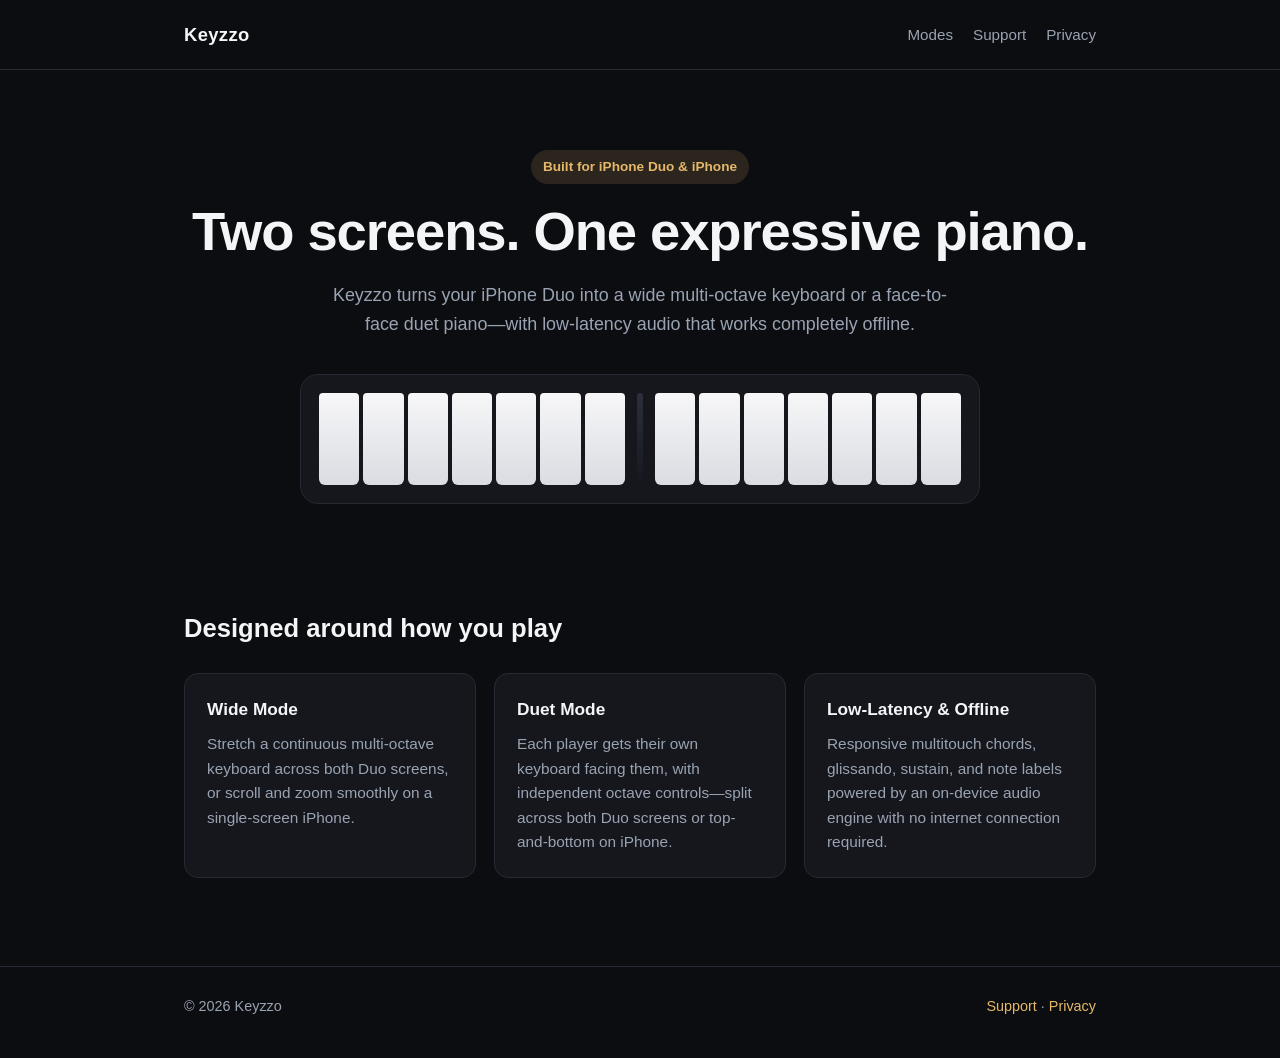
==== index.html @ 258962d5 "Keyzzo outline website: home, support, privacy" ====
<!doctype html>
<html lang="en">
<head>
  <meta charset="utf-8">
  <meta name="viewport" content="width=device-width, initial-scale=1">
  <title>Keyzzo — Dual-Screen Piano for iPhone Duo</title>
  <meta name="description" content="Play across both screens or face-to-face in Duet Mode. Low-latency offline piano built for iPhone Duo and iPhone.">
  <link rel="stylesheet" href="styles.css">
</head>
<body>
  <header>
    <div class="wrap nav">
      <a class="brand" href="index.html">Keyzzo</a>
      <nav class="nav-links">
        <a href="#modes">Modes</a>
        <a href="support.html">Support</a>
        <a href="privacy.html">Privacy</a>
      </nav>
    </div>
  </header>

  <main class="wrap">
    <section class="hero">
      <span class="badge">Built for iPhone Duo &amp; iPhone</span>
      <h1>Two screens. One expressive piano.</h1>
      <p class="lead">
        Keyzzo turns your iPhone Duo into a wide multi-octave keyboard or a face-to-face duet piano—with low-latency audio that works completely offline.
      </p>
      <div class="keyboard-art" aria-hidden="true">
        <div class="keys">
          <div class="key"></div><div class="key"></div><div class="key"></div><div class="key"></div><div class="key"></div><div class="key"></div><div class="key"></div>
        </div>
        <div class="hinge"></div>
        <div class="keys">
          <div class="key"></div><div class="key"></div><div class="key"></div><div class="key"></div><div class="key"></div><div class="key"></div><div class="key"></div>
        </div>
      </div>
    </section>

    <section id="modes" class="section">
      <h2>Designed around how you play</h2>
      <div class="grid">
        <div class="card">
          <h3>Wide Mode</h3>
          <p>Stretch a continuous multi-octave keyboard across both Duo screens, or scroll and zoom smoothly on a single-screen iPhone.</p>
        </div>
        <div class="card">
          <h3>Duet Mode</h3>
          <p>Each player gets their own keyboard facing them, with independent octave controls—split across both Duo screens or top-and-bottom on iPhone.</p>
        </div>
        <div class="card">
          <h3>Low-Latency &amp; Offline</h3>
          <p>Responsive multitouch chords, glissando, sustain, and note labels powered by an on-device audio engine with no internet connection required.</p>
        </div>
      </div>
    </section>
  </main>

  <footer>
    <div class="wrap footer-row">
      <span>© 2026 Keyzzo</span>
      <span><a href="support.html">Support</a> · <a href="privacy.html">Privacy</a></span>
    </div>
  </footer>
</body>
</html>
---- styles.css ----
:root {
  --bg: #0c0d10;
  --surface: #15171d;
  --surface-2: #1c1f27;
  --border: #262a35;
  --text: #f4f5f7;
  --muted: #9aa3b2;
  --accent: #e5b869;
  --accent-soft: rgba(229, 184, 105, 0.14);
}

* {
  box-sizing: border-box;
}

html, body {
  margin: 0;
  padding: 0;
  background: var(--bg);
  color: var(--text);
  font-family: -apple-system, BlinkMacSystemFont, "SF Pro Text", "Segoe UI", Roboto, sans-serif;
  line-height: 1.6;
  -webkit-font-smoothing: antialiased;
}

a {
  color: var(--accent);
  text-decoration: none;
}

a:hover {
  text-decoration: underline;
}

.wrap {
  max-width: 960px;
  margin: 0 auto;
  padding: 0 24px;
}

header {
  border-bottom: 1px solid var(--border);
  padding: 20px 0;
}

.nav {
  display: flex;
  align-items: center;
  justify-content: space-between;
  gap: 16px;
}

.brand {
  font-weight: 700;
  font-size: 1.15rem;
  letter-spacing: 0.02em;
  color: var(--text);
}

.nav-links {
  display: flex;
  gap: 20px;
  font-size: 0.95rem;
}

.nav-links a {
  color: var(--muted);
}

.nav-links a:hover {
  color: var(--text);
  text-decoration: none;
}

.hero {
  padding: 80px 0 56px;
  text-align: center;
}

.badge {
  display: inline-block;
  padding: 6px 12px;
  border-radius: 999px;
  background: var(--accent-soft);
  color: var(--accent);
  font-size: 0.85rem;
  font-weight: 600;
  margin-bottom: 18px;
}

h1 {
  font-size: clamp(2.2rem, 5vw, 3.4rem);
  line-height: 1.12;
  margin: 0 0 18px;
  letter-spacing: -0.02em;
}

.lead {
  max-width: 620px;
  margin: 0 auto 32px;
  color: var(--muted);
  font-size: 1.12rem;
}

.keyboard-art {
  max-width: 680px;
  margin: 36px auto 0;
  padding: 18px;
  background: var(--surface);
  border: 1px solid var(--border);
  border-radius: 18px;
  display: grid;
  grid-template-columns: 1fr 6px 1fr;
  gap: 12px;
  align-items: stretch;
}

.hinge {
  background: linear-gradient(180deg, #2b303c, #14171f);
  border-radius: 999px;
}

.keys {
  display: flex;
  gap: 4px;
  height: 92px;
}

.key {
  flex: 1;
  background: linear-gradient(180deg, #f7f7f8, #d9dce2);
  border-radius: 4px 4px 6px 6px;
}

.section {
  padding: 48px 0;
}

.section h2 {
  font-size: 1.6rem;
  margin: 0 0 24px;
}

.grid {
  display: grid;
  grid-template-columns: repeat(auto-fit, minmax(240px, 1fr));
  gap: 18px;
}

.card {
  background: var(--surface);
  border: 1px solid var(--border);
  border-radius: 14px;
  padding: 22px;
}

.card h3 {
  margin: 0 0 8px;
  font-size: 1.08rem;
}

.card p {
  margin: 0;
  color: var(--muted);
  font-size: 0.96rem;
}

.prose {
  max-width: 680px;
  padding: 56px 0;
}

.prose h1 {
  font-size: 2.1rem;
  margin-bottom: 12px;
}

.prose h2 {
  font-size: 1.2rem;
  margin-top: 28px;
  margin-bottom: 8px;
}

.prose p {
  color: var(--muted);
}

footer {
  border-top: 1px solid var(--border);
  padding: 28px 0 40px;
  margin-top: 40px;
  color: var(--muted);
  font-size: 0.9rem;
}

.footer-row {
  display: flex;
  flex-wrap: wrap;
  justify-content: space-between;
  gap: 12px;
}
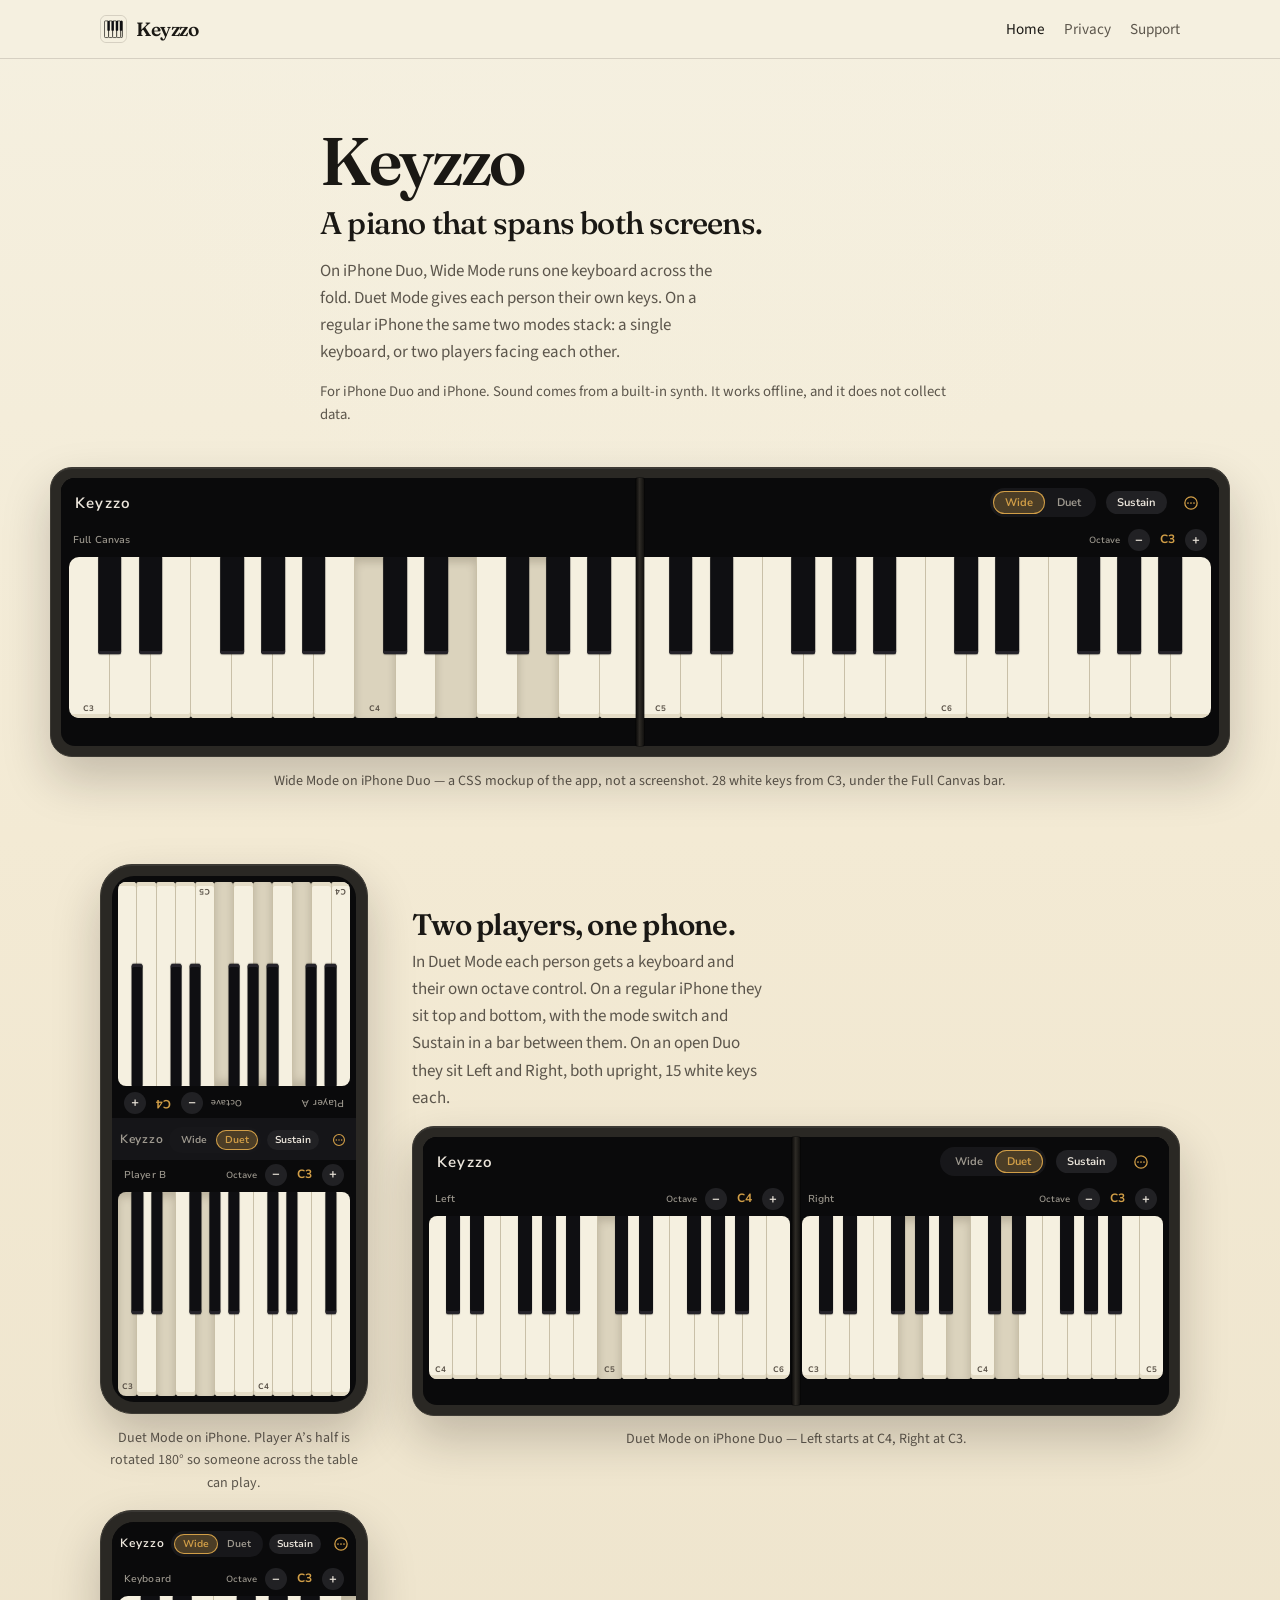
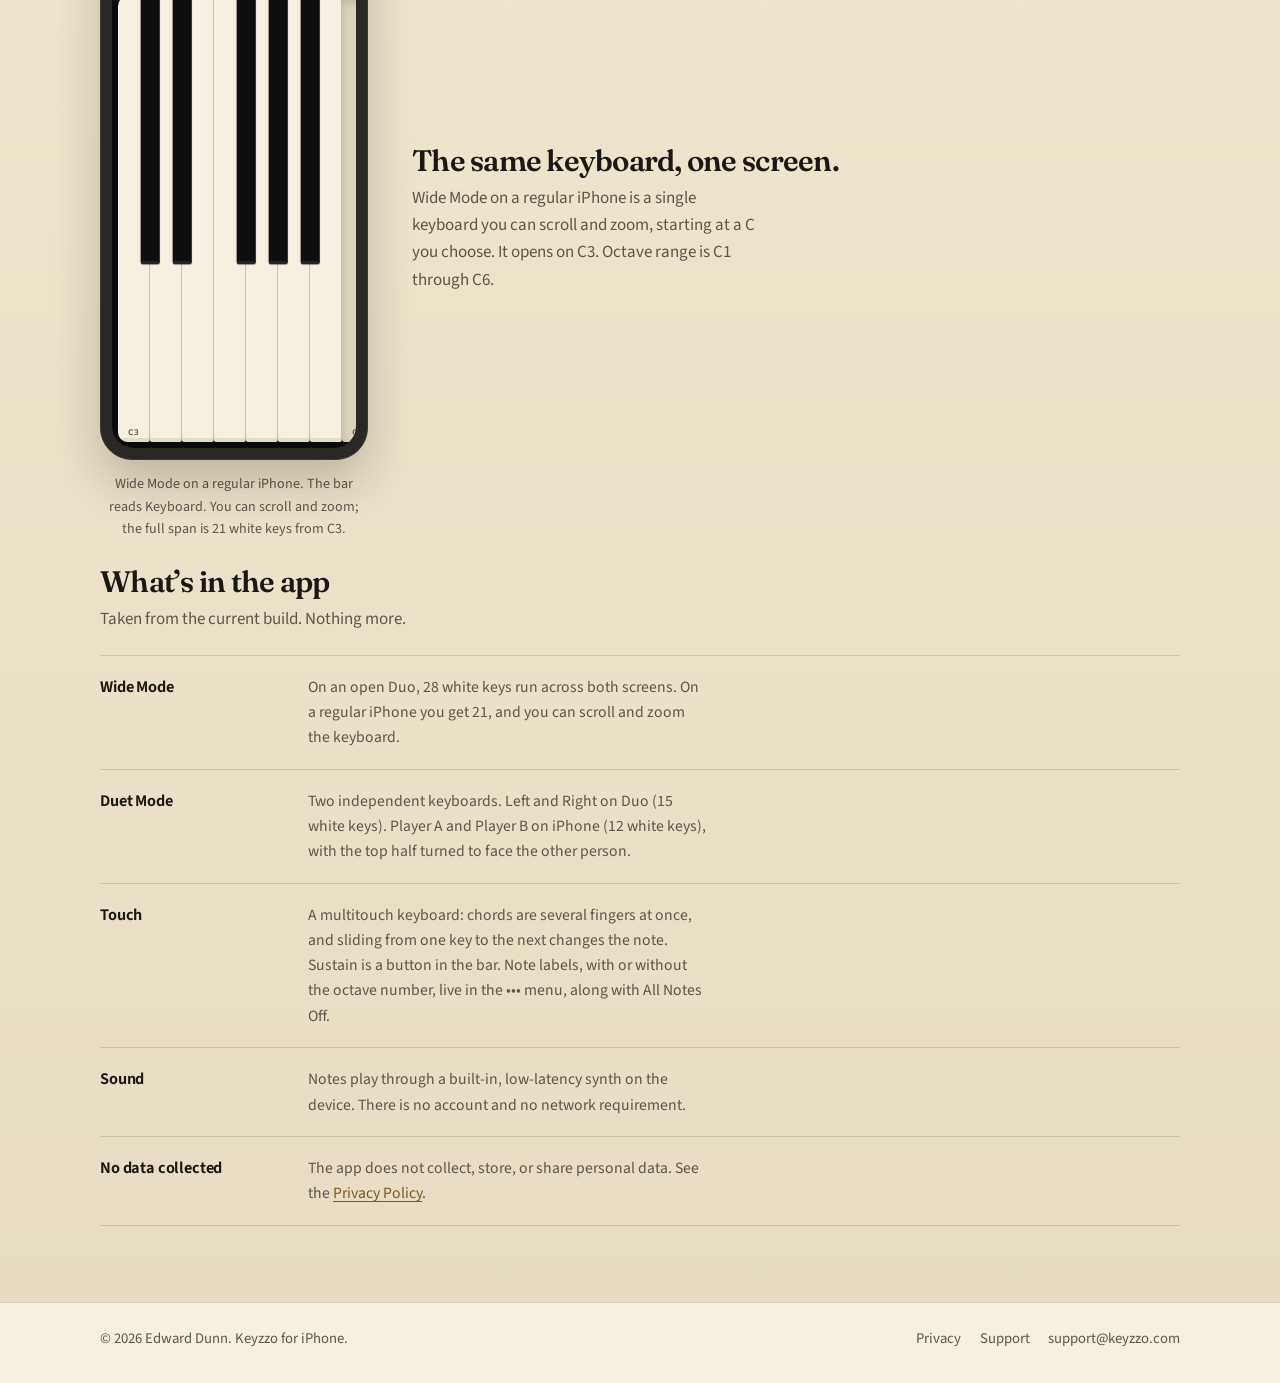
==== commit c8ce77ef: "Redesign the Keyzzo site around the actual app UI Replace the outline page with a hand-designed layo" ====
--- a/index.html
+++ b/index.html
@@ -1,65 +1,467 @@
-<!doctype html>
+<!DOCTYPE html>
 <html lang="en">
 <head>
   <meta charset="utf-8">
   <meta name="viewport" content="width=device-width, initial-scale=1">
-  <title>Keyzzo — Dual-Screen Piano for iPhone Duo</title>
-  <meta name="description" content="Play across both screens or face-to-face in Duet Mode. Low-latency offline piano built for iPhone Duo and iPhone.">
-  <link rel="stylesheet" href="styles.css">
+  <title>Keyzzo — a piano across both screens</title>
+  <meta name="description" content="Keyzzo is a piano for iPhone Duo and iPhone. Wide Mode runs one keyboard across both screens. Duet Mode gives two players their own keys. A built-in synth, offline, with no data collected.">
+  <link rel="canonical" href="https://erdtheturd.github.io/keyzzo/">
+  <meta name="theme-color" content="#f3ead4">
+
+  <meta property="og:type" content="website">
+  <meta property="og:site_name" content="Keyzzo">
+  <meta property="og:locale" content="en_US">
+  <meta property="og:url" content="https://erdtheturd.github.io/keyzzo/">
+  <meta property="og:title" content="Keyzzo — a piano across both screens">
+  <meta property="og:description" content="Keyzzo is a piano for iPhone Duo and iPhone. Wide Mode runs one keyboard across both screens. Duet Mode gives two players their own keys. A built-in synth, offline, with no data collected.">
+  <meta property="og:image" content="https://erdtheturd.github.io/keyzzo/assets/favicon.svg">
+  <meta property="og:image:alt" content="Keyzzo mark">
+
+  <meta name="twitter:card" content="summary">
+  <meta name="twitter:title" content="Keyzzo — a piano across both screens">
+  <meta name="twitter:description" content="Keyzzo is a piano for iPhone Duo and iPhone. Wide Mode runs one keyboard across both screens. Duet Mode gives two players their own keys. A built-in synth, offline, with no data collected.">
+  <meta name="twitter:image" content="https://erdtheturd.github.io/keyzzo/assets/favicon.svg">
+
+  <link rel="icon" href="assets/favicon.svg" type="image/svg+xml">
+  <link rel="apple-touch-icon" href="assets/favicon.svg">
+  <link rel="preconnect" href="https://fonts.googleapis.com">
+  <link rel="preconnect" href="https://fonts.gstatic.com" crossorigin>
+  <link href="https://fonts.googleapis.com/css2?family=Fraunces:opsz,SOFT,wght@9..144,30,500;9..144,40,600;9..144,50,700&family=Nunito+Sans:opsz,wght@6..12,500;6..12,600;6..12,700&family=Source+Sans+3:ital,wght@0,400;0,500;0,600;0,700;1,400&display=swap" rel="stylesheet">
+  <link rel="stylesheet" href="assets/styles.css">
 </head>
 <body>
-  <header>
-    <div class="wrap nav">
-      <a class="brand" href="index.html">Keyzzo</a>
-      <nav class="nav-links">
-        <a href="#modes">Modes</a>
-        <a href="support.html">Support</a>
-        <a href="privacy.html">Privacy</a>
-      </nav>
-    </div>
+  <a class="skip" href="#main">Skip to content</a>
+
+  <header class="site-header">
+    <nav class="nav" aria-label="Primary">
+      <a class="brand" href="./" aria-current="page">
+        <img class="brand-mark" src="assets/favicon.svg" width="28" height="28" alt="">
+        <span>Keyzzo</span>
+      </a>
+      <ul class="nav-links">
+        <li><a href="./" aria-current="page">Home</a></li>
+        <li><a href="privacy.html">Privacy</a></li>
+        <li><a href="support.html">Support</a></li>
+      </ul>
+    </nav>
   </header>
 
-  <main class="wrap">
+  <main id="main">
     <section class="hero">
-      <span class="badge">Built for iPhone Duo &amp; iPhone</span>
-      <h1>Two screens. One expressive piano.</h1>
-      <p class="lead">
-        Keyzzo turns your iPhone Duo into a wide multi-octave keyboard or a face-to-face duet piano—with low-latency audio that works completely offline.
-      </p>
-      <div class="keyboard-art" aria-hidden="true">
-        <div class="keys">
-          <div class="key"></div><div class="key"></div><div class="key"></div><div class="key"></div><div class="key"></div><div class="key"></div><div class="key"></div>
-        </div>
-        <div class="hinge"></div>
-        <div class="keys">
-          <div class="key"></div><div class="key"></div><div class="key"></div><div class="key"></div><div class="key"></div><div class="key"></div><div class="key"></div>
-        </div>
+      <div class="wrap hero-copy">
+        <p class="wordmark">Keyzzo</p>
+        <h1>A piano that spans both screens.</h1>
+        <p class="lede">On iPhone Duo, Wide Mode runs one keyboard across the fold. Duet Mode gives each person their own keys. On a regular iPhone the same two modes stack: a single keyboard, or two players facing each other.</p>
+        <p class="device-note">For iPhone Duo and iPhone. Sound comes from a built-in synth. It works offline, and it does not collect data.</p>
       </div>
     </section>
 
-    <section id="modes" class="section">
-      <h2>Designed around how you play</h2>
-      <div class="grid">
-        <div class="card">
-          <h3>Wide Mode</h3>
-          <p>Stretch a continuous multi-octave keyboard across both Duo screens, or scroll and zoom smoothly on a single-screen iPhone.</p>
-        </div>
-        <div class="card">
-          <h3>Duet Mode</h3>
-          <p>Each player gets their own keyboard facing them, with independent octave controls—split across both Duo screens or top-and-bottom on iPhone.</p>
-        </div>
-        <div class="card">
-          <h3>Low-Latency &amp; Offline</h3>
-          <p>Responsive multitouch chords, glissando, sustain, and note labels powered by an on-device audio engine with no internet connection required.</p>
-        </div>
+    <section class="showcase" aria-label="Wide Mode on iPhone Duo">
+      <div class="wrap-wide">
+        <figure class="device">
+          <div class="device-frame duo">
+            <div class="screen-clip">
+              
+      <div class="app-screen">
+        <div class="app-chrome">
+          <span class="app-wordmark wordmark-lg">Keyzzo</span>
+          <div class="mode-picker"><span class="mode-pill is-on">Wide</span><span class="mode-pill">Duet</span></div>
+          <span class="sustain">Sustain</span>
+          <span class="opts" aria-hidden="true">
+            <svg viewBox="0 0 24 24" width="18" height="18"><circle cx="12" cy="12" r="8.2" fill="none" stroke="currentColor" stroke-width="1.7"/><circle cx="8" cy="12" r="1.15" fill="currentColor"/><circle cx="12" cy="12" r="1.15" fill="currentColor"/><circle cx="16" cy="12" r="1.15" fill="currentColor"/></svg>
+          </span>
+        </div>
+        <div class="octave-bar">
+          <span class="ob-title">Full Canvas</span>
+          <span class="ob-spacer"></span>
+          <span class="ob-label">Octave</span>
+          <span class="ob-btn" aria-hidden="true">−</span>
+          <span class="ob-oct">C3</span>
+          <span class="ob-btn" aria-hidden="true">+</span>
+        </div>
+        <div class="kb-wrap kb-wrap-wide">
+          <div class="kb" style="--whites:28">
+        <div class="kb-whites">
+          <div class="wkey" data-note="C3"><span class="klabel klabel-c">C3</span></div>
+          <div class="wkey" data-note="D3"></div>
+          <div class="wkey" data-note="E3"></div>
+          <div class="wkey" data-note="F3"></div>
+          <div class="wkey" data-note="G3"></div>
+          <div class="wkey" data-note="A3"></div>
+          <div class="wkey" data-note="B3"></div>
+          <div class="wkey pressed" data-note="C4"><span class="klabel klabel-c">C4</span></div>
+          <div class="wkey" data-note="D4"></div>
+          <div class="wkey pressed" data-note="E4"></div>
+          <div class="wkey" data-note="F4"></div>
+          <div class="wkey pressed" data-note="G4"></div>
+          <div class="wkey" data-note="A4"></div>
+          <div class="wkey" data-note="B4"></div>
+          <div class="wkey" data-note="C5"><span class="klabel klabel-c">C5</span></div>
+          <div class="wkey" data-note="D5"></div>
+          <div class="wkey" data-note="E5"></div>
+          <div class="wkey" data-note="F5"></div>
+          <div class="wkey" data-note="G5"></div>
+          <div class="wkey" data-note="A5"></div>
+          <div class="wkey" data-note="B5"></div>
+          <div class="wkey" data-note="C6"><span class="klabel klabel-c">C6</span></div>
+          <div class="wkey" data-note="D6"></div>
+          <div class="wkey" data-note="E6"></div>
+          <div class="wkey" data-note="F6"></div>
+          <div class="wkey" data-note="G6"></div>
+          <div class="wkey" data-note="A6"></div>
+          <div class="wkey" data-note="B6"></div>
+        </div>
+        <div class="bkey" data-note="C#3" style="left:3.5714%"></div>
+        <div class="bkey" data-note="D#3" style="left:7.1429%"></div>
+        <div class="bkey" data-note="F#3" style="left:14.2857%"></div>
+        <div class="bkey" data-note="G#3" style="left:17.8571%"></div>
+        <div class="bkey" data-note="A#3" style="left:21.4286%"></div>
+        <div class="bkey" data-note="C#4" style="left:28.5714%"></div>
+        <div class="bkey" data-note="D#4" style="left:32.1429%"></div>
+        <div class="bkey" data-note="F#4" style="left:39.2857%"></div>
+        <div class="bkey" data-note="G#4" style="left:42.8571%"></div>
+        <div class="bkey" data-note="A#4" style="left:46.4286%"></div>
+        <div class="bkey" data-note="C#5" style="left:53.5714%"></div>
+        <div class="bkey" data-note="D#5" style="left:57.1429%"></div>
+        <div class="bkey" data-note="F#5" style="left:64.2857%"></div>
+        <div class="bkey" data-note="G#5" style="left:67.8571%"></div>
+        <div class="bkey" data-note="A#5" style="left:71.4286%"></div>
+        <div class="bkey" data-note="C#6" style="left:78.5714%"></div>
+        <div class="bkey" data-note="D#6" style="left:82.1429%"></div>
+        <div class="bkey" data-note="F#6" style="left:89.2857%"></div>
+        <div class="bkey" data-note="G#6" style="left:92.8571%"></div>
+        <div class="bkey" data-note="A#6" style="left:96.4286%"></div>
+      </div>
+        </div>
+      </div>
+            </div>
+            <div class="hinge" aria-hidden="true"></div>
+          </div>
+          <figcaption class="caption">Wide Mode on iPhone Duo — a CSS mockup of the app, not a screenshot. 28 white keys from C3, under the Full Canvas bar.</figcaption>
+        </figure>
+      </div>
+    </section>
+
+    <section class="pair">
+      <div class="wrap pair-grid">
+        <figure class="device">
+          <div class="device-frame phone">
+            <div class="screen-clip">
+              
+      <div class="app-screen app-duet">
+        <div class="duet-half is-rotated">
+          <div class="octave-bar">
+          <span class="ob-title">Player A</span>
+          <span class="ob-spacer"></span>
+          <span class="ob-label">Octave</span>
+          <span class="ob-btn" aria-hidden="true">−</span>
+          <span class="ob-oct">C4</span>
+          <span class="ob-btn" aria-hidden="true">+</span>
+        </div>
+          <div class="kb-wrap">
+            <div class="kb" style="--whites:12">
+        <div class="kb-whites">
+          <div class="wkey" data-note="C4"><span class="klabel klabel-c">C4</span></div>
+          <div class="wkey" data-note="D4"></div>
+          <div class="wkey pressed" data-note="E4"></div>
+          <div class="wkey" data-note="F4"></div>
+          <div class="wkey pressed" data-note="G4"></div>
+          <div class="wkey" data-note="A4"></div>
+          <div class="wkey pressed" data-note="B4"></div>
+          <div class="wkey" data-note="C5"><span class="klabel klabel-c">C5</span></div>
+          <div class="wkey" data-note="D5"></div>
+          <div class="wkey" data-note="E5"></div>
+          <div class="wkey" data-note="F5"></div>
+          <div class="wkey" data-note="G5"></div>
+        </div>
+        <div class="bkey" data-note="C#4" style="left:8.3333%"></div>
+        <div class="bkey" data-note="D#4" style="left:16.6667%"></div>
+        <div class="bkey" data-note="F#4" style="left:33.3333%"></div>
+        <div class="bkey" data-note="G#4" style="left:41.6667%"></div>
+        <div class="bkey" data-note="A#4" style="left:50.0000%"></div>
+        <div class="bkey" data-note="C#5" style="left:66.6667%"></div>
+        <div class="bkey" data-note="D#5" style="left:75.0000%"></div>
+        <div class="bkey" data-note="F#5" style="left:91.6667%"></div>
+      </div>
+          </div>
+        </div>
+        <div class="app-chrome app-chrome-bridge">
+          <span class="app-wordmark wordmark-sm muted">Keyzzo</span>
+          <div class="mode-picker"><span class="mode-pill">Wide</span><span class="mode-pill is-on">Duet</span></div>
+          <span class="sustain">Sustain</span>
+          <span class="opts" aria-hidden="true">
+            <svg viewBox="0 0 24 24" width="16" height="16"><circle cx="12" cy="12" r="8.2" fill="none" stroke="currentColor" stroke-width="1.7"/><circle cx="8" cy="12" r="1.15" fill="currentColor"/><circle cx="12" cy="12" r="1.15" fill="currentColor"/><circle cx="16" cy="12" r="1.15" fill="currentColor"/></svg>
+          </span>
+        </div>
+        <div class="duet-half">
+          <div class="octave-bar">
+          <span class="ob-title">Player B</span>
+          <span class="ob-spacer"></span>
+          <span class="ob-label">Octave</span>
+          <span class="ob-btn" aria-hidden="true">−</span>
+          <span class="ob-oct">C3</span>
+          <span class="ob-btn" aria-hidden="true">+</span>
+        </div>
+          <div class="kb-wrap">
+            <div class="kb" style="--whites:12">
+        <div class="kb-whites">
+          <div class="wkey pressed" data-note="C3"><span class="klabel klabel-c">C3</span></div>
+          <div class="wkey" data-note="D3"></div>
+          <div class="wkey pressed" data-note="E3"></div>
+          <div class="wkey" data-note="F3"></div>
+          <div class="wkey pressed" data-note="G3"></div>
+          <div class="wkey" data-note="A3"></div>
+          <div class="wkey" data-note="B3"></div>
+          <div class="wkey" data-note="C4"><span class="klabel klabel-c">C4</span></div>
+          <div class="wkey" data-note="D4"></div>
+          <div class="wkey" data-note="E4"></div>
+          <div class="wkey" data-note="F4"></div>
+          <div class="wkey" data-note="G4"></div>
+        </div>
+        <div class="bkey" data-note="C#3" style="left:8.3333%"></div>
+        <div class="bkey" data-note="D#3" style="left:16.6667%"></div>
+        <div class="bkey" data-note="F#3" style="left:33.3333%"></div>
+        <div class="bkey" data-note="G#3" style="left:41.6667%"></div>
+        <div class="bkey" data-note="A#3" style="left:50.0000%"></div>
+        <div class="bkey" data-note="C#4" style="left:66.6667%"></div>
+        <div class="bkey" data-note="D#4" style="left:75.0000%"></div>
+        <div class="bkey" data-note="F#4" style="left:91.6667%"></div>
+      </div>
+          </div>
+        </div>
+      </div>
+            </div>
+          </div>
+          <figcaption class="caption">Duet Mode on iPhone. Player A’s half is rotated 180° so someone across the table can play.</figcaption>
+        </figure>
+
+        <div class="pair-copy">
+          <h2>Two players, one phone.</h2>
+          <p>In Duet Mode each person gets a keyboard and their own octave control. On a regular iPhone they sit top and bottom, with the mode switch and Sustain in a bar between them. On an open Duo they sit Left and Right, both upright, 15 white keys each.</p>
+          <figure class="device">
+            <div class="device-frame duo">
+              <div class="screen-clip">
+                
+      <div class="app-screen">
+        <div class="app-chrome">
+          <span class="app-wordmark wordmark-lg">Keyzzo</span>
+          <div class="mode-picker"><span class="mode-pill">Wide</span><span class="mode-pill is-on">Duet</span></div>
+          <span class="sustain">Sustain</span>
+          <span class="opts" aria-hidden="true">
+            <svg viewBox="0 0 24 24" width="18" height="18"><circle cx="12" cy="12" r="8.2" fill="none" stroke="currentColor" stroke-width="1.7"/><circle cx="8" cy="12" r="1.15" fill="currentColor"/><circle cx="12" cy="12" r="1.15" fill="currentColor"/><circle cx="16" cy="12" r="1.15" fill="currentColor"/></svg>
+          </span>
+        </div>
+        <div class="duet-sidebyside">
+          <div class="duet-half">
+            <div class="octave-bar">
+          <span class="ob-title">Left</span>
+          <span class="ob-spacer"></span>
+          <span class="ob-label">Octave</span>
+          <span class="ob-btn" aria-hidden="true">−</span>
+          <span class="ob-oct">C4</span>
+          <span class="ob-btn" aria-hidden="true">+</span>
+        </div>
+            <div class="kb-wrap">
+              <div class="kb" style="--whites:15">
+        <div class="kb-whites">
+          <div class="wkey" data-note="C4"><span class="klabel klabel-c">C4</span></div>
+          <div class="wkey" data-note="D4"></div>
+          <div class="wkey" data-note="E4"></div>
+          <div class="wkey" data-note="F4"></div>
+          <div class="wkey" data-note="G4"></div>
+          <div class="wkey" data-note="A4"></div>
+          <div class="wkey" data-note="B4"></div>
+          <div class="wkey pressed" data-note="C5"><span class="klabel klabel-c">C5</span></div>
+          <div class="wkey" data-note="D5"></div>
+          <div class="wkey" data-note="E5"></div>
+          <div class="wkey" data-note="F5"></div>
+          <div class="wkey" data-note="G5"></div>
+          <div class="wkey" data-note="A5"></div>
+          <div class="wkey" data-note="B5"></div>
+          <div class="wkey" data-note="C6"><span class="klabel klabel-c">C6</span></div>
+        </div>
+        <div class="bkey" data-note="C#4" style="left:6.6667%"></div>
+        <div class="bkey" data-note="D#4" style="left:13.3333%"></div>
+        <div class="bkey" data-note="F#4" style="left:26.6667%"></div>
+        <div class="bkey" data-note="G#4" style="left:33.3333%"></div>
+        <div class="bkey" data-note="A#4" style="left:40.0000%"></div>
+        <div class="bkey" data-note="C#5" style="left:53.3333%"></div>
+        <div class="bkey" data-note="D#5" style="left:60.0000%"></div>
+        <div class="bkey" data-note="F#5" style="left:73.3333%"></div>
+        <div class="bkey" data-note="G#5" style="left:80.0000%"></div>
+        <div class="bkey" data-note="A#5" style="left:86.6667%"></div>
+      </div>
+            </div>
+          </div>
+          <div class="duet-half">
+            <div class="octave-bar">
+          <span class="ob-title">Right</span>
+          <span class="ob-spacer"></span>
+          <span class="ob-label">Octave</span>
+          <span class="ob-btn" aria-hidden="true">−</span>
+          <span class="ob-oct">C3</span>
+          <span class="ob-btn" aria-hidden="true">+</span>
+        </div>
+            <div class="kb-wrap">
+              <div class="kb" style="--whites:15">
+        <div class="kb-whites">
+          <div class="wkey" data-note="C3"><span class="klabel klabel-c">C3</span></div>
+          <div class="wkey" data-note="D3"></div>
+          <div class="wkey" data-note="E3"></div>
+          <div class="wkey" data-note="F3"></div>
+          <div class="wkey pressed" data-note="G3"></div>
+          <div class="wkey" data-note="A3"></div>
+          <div class="wkey pressed" data-note="B3"></div>
+          <div class="wkey" data-note="C4"><span class="klabel klabel-c">C4</span></div>
+          <div class="wkey pressed" data-note="D4"></div>
+          <div class="wkey" data-note="E4"></div>
+          <div class="wkey" data-note="F4"></div>
+          <div class="wkey" data-note="G4"></div>
+          <div class="wkey" data-note="A4"></div>
+          <div class="wkey" data-note="B4"></div>
+          <div class="wkey" data-note="C5"><span class="klabel klabel-c">C5</span></div>
+        </div>
+        <div class="bkey" data-note="C#3" style="left:6.6667%"></div>
+        <div class="bkey" data-note="D#3" style="left:13.3333%"></div>
+        <div class="bkey" data-note="F#3" style="left:26.6667%"></div>
+        <div class="bkey" data-note="G#3" style="left:33.3333%"></div>
+        <div class="bkey" data-note="A#3" style="left:40.0000%"></div>
+        <div class="bkey" data-note="C#4" style="left:53.3333%"></div>
+        <div class="bkey" data-note="D#4" style="left:60.0000%"></div>
+        <div class="bkey" data-note="F#4" style="left:73.3333%"></div>
+        <div class="bkey" data-note="G#4" style="left:80.0000%"></div>
+        <div class="bkey" data-note="A#4" style="left:86.6667%"></div>
+      </div>
+            </div>
+          </div>
+        </div>
+      </div>
+              </div>
+              <div class="hinge" aria-hidden="true"></div>
+            </div>
+            <figcaption class="caption">Duet Mode on iPhone Duo — Left starts at C4, Right at C3.</figcaption>
+          </figure>
+        </div>
+      </div>
+    </section>
+
+    <section class="pair" style="padding-top:0">
+      <div class="wrap pair-grid">
+        <figure class="device">
+          <div class="device-frame phone">
+            <div class="screen-clip">
+              
+      <div class="app-screen">
+        <div class="app-chrome">
+          <span class="app-wordmark wordmark-sm">Keyzzo</span>
+          <div class="mode-picker"><span class="mode-pill is-on">Wide</span><span class="mode-pill">Duet</span></div>
+          <span class="sustain">Sustain</span>
+          <span class="opts" aria-hidden="true">
+            <svg viewBox="0 0 24 24" width="18" height="18"><circle cx="12" cy="12" r="8.2" fill="none" stroke="currentColor" stroke-width="1.7"/><circle cx="8" cy="12" r="1.15" fill="currentColor"/><circle cx="12" cy="12" r="1.15" fill="currentColor"/><circle cx="16" cy="12" r="1.15" fill="currentColor"/></svg>
+          </span>
+        </div>
+        <div class="octave-bar">
+          <span class="ob-title">Keyboard</span>
+          <span class="ob-spacer"></span>
+          <span class="ob-label">Octave</span>
+          <span class="ob-btn" aria-hidden="true">−</span>
+          <span class="ob-oct">C3</span>
+          <span class="ob-btn" aria-hidden="true">+</span>
+        </div>
+        <div class="kb-wrap kb-scroll">
+          <div class="kb" style="--whites:21">
+        <div class="kb-whites">
+          <div class="wkey" data-note="C3"><span class="klabel klabel-c">C3</span></div>
+          <div class="wkey" data-note="D3"></div>
+          <div class="wkey" data-note="E3"></div>
+          <div class="wkey" data-note="F3"></div>
+          <div class="wkey" data-note="G3"></div>
+          <div class="wkey" data-note="A3"></div>
+          <div class="wkey" data-note="B3"></div>
+          <div class="wkey pressed" data-note="C4"><span class="klabel klabel-c">C4</span></div>
+          <div class="wkey" data-note="D4"></div>
+          <div class="wkey pressed" data-note="E4"></div>
+          <div class="wkey" data-note="F4"></div>
+          <div class="wkey pressed" data-note="G4"></div>
+          <div class="wkey" data-note="A4"></div>
+          <div class="wkey" data-note="B4"></div>
+          <div class="wkey" data-note="C5"><span class="klabel klabel-c">C5</span></div>
+          <div class="wkey" data-note="D5"></div>
+          <div class="wkey" data-note="E5"></div>
+          <div class="wkey" data-note="F5"></div>
+          <div class="wkey" data-note="G5"></div>
+          <div class="wkey" data-note="A5"></div>
+          <div class="wkey" data-note="B5"></div>
+        </div>
+        <div class="bkey" data-note="C#3" style="left:4.7619%"></div>
+        <div class="bkey" data-note="D#3" style="left:9.5238%"></div>
+        <div class="bkey" data-note="F#3" style="left:19.0476%"></div>
+        <div class="bkey" data-note="G#3" style="left:23.8095%"></div>
+        <div class="bkey" data-note="A#3" style="left:28.5714%"></div>
+        <div class="bkey" data-note="C#4" style="left:38.0952%"></div>
+        <div class="bkey" data-note="D#4" style="left:42.8571%"></div>
+        <div class="bkey" data-note="F#4" style="left:52.3810%"></div>
+        <div class="bkey" data-note="G#4" style="left:57.1429%"></div>
+        <div class="bkey" data-note="A#4" style="left:61.9048%"></div>
+        <div class="bkey" data-note="C#5" style="left:71.4286%"></div>
+        <div class="bkey" data-note="D#5" style="left:76.1905%"></div>
+        <div class="bkey" data-note="F#5" style="left:85.7143%"></div>
+        <div class="bkey" data-note="G#5" style="left:90.4762%"></div>
+        <div class="bkey" data-note="A#5" style="left:95.2381%"></div>
+      </div>
+        </div>
+      </div>
+            </div>
+          </div>
+          <figcaption class="caption">Wide Mode on a regular iPhone. The bar reads Keyboard. You can scroll and zoom; the full span is 21 white keys from C3.</figcaption>
+        </figure>
+        <div class="pair-copy">
+          <h2>The same keyboard, one screen.</h2>
+          <p>Wide Mode on a regular iPhone is a single keyboard you can scroll and zoom, starting at a C you choose. It opens on C3. Octave range is C1 through C6.</p>
+        </div>
+      </div>
+    </section>
+
+    <section class="features">
+      <div class="wrap">
+        <div class="features-head">
+          <h2>What’s in the app</h2>
+          <p>Taken from the current build. Nothing more.</p>
+        </div>
+        <ul class="feature-list">
+          <li>
+            <h3>Wide Mode</h3>
+            <p>On an open Duo, 28 white keys run across both screens. On a regular iPhone you get 21, and you can scroll and zoom the keyboard.</p>
+          </li>
+          <li>
+            <h3>Duet Mode</h3>
+            <p>Two independent keyboards. Left and Right on Duo (15 white keys). Player A and Player B on iPhone (12 white keys), with the top half turned to face the other person.</p>
+          </li>
+          <li>
+            <h3>Touch</h3>
+            <p>A multitouch keyboard: chords are several fingers at once, and sliding from one key to the next changes the note. Sustain is a button in the bar. Note labels, with or without the octave number, live in the ••• menu, along with All Notes Off.</p>
+          </li>
+          <li>
+            <h3>Sound</h3>
+            <p>Notes play through a built-in, low-latency synth on the device. There is no account and no network requirement.</p>
+          </li>
+          <li>
+            <h3>No data collected</h3>
+            <p>The app does not collect, store, or share personal data. See the <a href="privacy.html">Privacy Policy</a>.</p>
+          </li>
+        </ul>
       </div>
     </section>
   </main>
 
-  <footer>
-    <div class="wrap footer-row">
-      <span>© 2026 Keyzzo</span>
-      <span><a href="support.html">Support</a> · <a href="privacy.html">Privacy</a></span>
+  <footer class="site-footer">
+    <div class="wrap footer-inner">
+      <p>&copy; 2026 Edward Dunn. Keyzzo for iPhone.</p>
+      <div class="footer-links">
+        <a href="privacy.html">Privacy</a>
+        <a href="support.html">Support</a>
+        <a href="mailto:support@keyzzo.com">support@keyzzo.com</a>
+      </div>
     </div>
   </footer>
 </body>
--- a/assets/styles.css
+++ b/assets/styles.css
@@ -0,0 +1,788 @@
+/* Keyzzo marketing site — ivory paper, ebony ink, the app's amber. */
+
+:root {
+  --ivory: #f5f0e0;
+  --ivory-pressed: #dbd3bd;
+  --paper: #f3ead4;
+  --paper-deep: #e7dcc3;
+  --ink: #1a1814;
+  --muted: #5c564c;
+  --line: rgba(26, 18, 12, 0.14);
+  --amber: #d19e47;
+  --amber-ink: #7a5a1e;
+  --amber-soft: rgba(209, 158, 71, 0.28);
+  --ebony: #0f0f12;
+  --app-bg: #0a0a0b;
+  --app-surface: #17171a;
+  --app-elevated: #212124;
+  --app-text: #ebe5db;
+  --app-muted: #9e998f;
+  --app-label: #595147;
+  --app-black-label: #c7b894;
+  --frame: #2a2824;
+  --frame-edge: #3d3a34;
+  --hinge: #1a1916;
+  --max: 1080px;
+  --pad: clamp(1.15rem, 4vw, 2.4rem);
+  --display: "Fraunces", "Iowan Old Style", "Palatino Linotype", Palatino, Georgia, serif;
+  --sans: "Source Sans 3", "Source Sans Pro", "Segoe UI", "Helvetica Neue", Helvetica, sans-serif;
+  --ui: "Nunito Sans", "Avenir Next", "Segoe UI", sans-serif;
+  --theme-color: #f3ead4;
+}
+
+*,
+*::before,
+*::after {
+  box-sizing: border-box;
+}
+
+html {
+  scroll-behavior: smooth;
+}
+
+@media (prefers-reduced-motion: reduce) {
+  html { scroll-behavior: auto; }
+  *,
+  *::before,
+  *::after {
+    animation: none !important;
+    transition: none !important;
+  }
+}
+
+body {
+  margin: 0;
+  color: var(--ink);
+  background-color: var(--paper);
+  background-image:
+    radial-gradient(ellipse 80% 50% at 50% -10%, rgba(245, 240, 224, 0.9), transparent 60%),
+    linear-gradient(180deg, var(--ivory) 0%, var(--paper) 28%, var(--paper-deep) 100%);
+  font: 17px/1.6 var(--sans);
+  -webkit-font-smoothing: antialiased;
+  text-rendering: optimizeLegibility;
+  min-height: 100vh;
+}
+
+img,
+svg {
+  max-width: 100%;
+  height: auto;
+  vertical-align: middle;
+}
+
+a {
+  color: var(--amber-ink);
+  text-underline-offset: 0.16em;
+}
+
+a:hover { color: #5c4010; }
+
+a:focus-visible {
+  outline: 2px solid var(--amber-ink);
+  outline-offset: 3px;
+  border-radius: 3px;
+}
+
+.skip {
+  position: absolute;
+  left: -9999px;
+  top: 0;
+}
+
+.skip:focus {
+  left: var(--pad);
+  top: 0.75rem;
+  z-index: 100;
+  background: var(--ink);
+  color: var(--ivory);
+  padding: 0.5rem 0.75rem;
+  text-decoration: none;
+}
+
+.wrap {
+  width: min(100% - 2 * var(--pad), var(--max));
+  margin-inline: auto;
+}
+
+.wrap-wide {
+  width: min(100% - 2 * var(--pad), 1180px);
+  margin-inline: auto;
+}
+
+/* Header */
+
+.site-header {
+  position: sticky;
+  top: 0;
+  z-index: 20;
+  background: var(--ivory);
+  border-bottom: 1px solid var(--line);
+}
+
+.nav {
+  display: flex;
+  align-items: center;
+  justify-content: space-between;
+  gap: 1rem;
+  padding: 0.85rem 0;
+  width: min(100% - 2 * var(--pad), var(--max));
+  margin-inline: auto;
+}
+
+.brand {
+  display: inline-flex;
+  align-items: center;
+  gap: 0.55rem;
+  color: var(--ink);
+  text-decoration: none;
+  font-family: var(--display);
+  font-weight: 600;
+  font-size: 1.2rem;
+  font-optical-sizing: auto;
+  letter-spacing: -0.02em;
+}
+
+.brand:hover { color: var(--ink); }
+
+.brand-mark {
+  flex: none;
+  width: 1.7rem;
+  height: 1.7rem;
+  border-radius: 0.38rem;
+  border: 1px solid var(--line);
+}
+
+.nav-links {
+  display: flex;
+  gap: 1.2rem;
+  list-style: none;
+  margin: 0;
+  padding: 0;
+  font-size: 0.95rem;
+}
+
+.nav-links a {
+  color: var(--muted);
+  text-decoration: none;
+}
+
+.nav-links a:hover,
+.nav-links a[aria-current="page"] {
+  color: var(--ink);
+}
+
+/* Hero */
+
+.hero {
+  padding: clamp(2.6rem, 7vw, 4.4rem) 0 1.25rem;
+}
+
+.hero-copy {
+  max-width: 40rem;
+}
+
+.wordmark {
+  margin: 0 0 0.7rem;
+  font-family: var(--display);
+  font-size: clamp(2.8rem, 8vw, 4.2rem);
+  font-weight: 600;
+  font-optical-sizing: auto;
+  letter-spacing: -0.035em;
+  line-height: 0.95;
+  color: var(--ink);
+}
+
+.hero h1 {
+  margin: 0 0 0.95rem;
+  font-family: var(--display);
+  font-size: clamp(1.45rem, 3.4vw, 1.95rem);
+  font-weight: 500;
+  font-optical-sizing: auto;
+  letter-spacing: -0.025em;
+  line-height: 1.22;
+  color: var(--ink);
+}
+
+.lede {
+  margin: 0 0 0.85rem;
+  color: var(--muted);
+  font-size: 1.06rem;
+  max-width: 50ch;
+}
+
+.device-note {
+  margin: 0;
+  color: var(--muted);
+  font-size: 0.92rem;
+}
+
+/* Device frames */
+
+.showcase {
+  padding: 1.25rem 0 0.5rem;
+}
+
+.device {
+  margin: 0;
+}
+
+.device-frame {
+  background: var(--frame);
+  border: 1px solid var(--frame-edge);
+  box-shadow:
+    0 1px 0 rgba(255, 255, 255, 0.08) inset,
+    0 22px 48px rgba(26, 18, 12, 0.22);
+  padding: 10px;
+}
+
+.device-frame.duo {
+  border-radius: 22px;
+  position: relative;
+}
+
+.device-frame.phone {
+  border-radius: 32px;
+  padding: 11px;
+  width: min(100%, 268px);
+}
+
+.screen-clip {
+  background: var(--app-bg);
+  overflow: hidden;
+  position: relative;
+}
+
+.device-frame.duo .screen-clip {
+  border-radius: 14px;
+  min-height: 268px;
+}
+
+.device-frame.phone .screen-clip {
+  border-radius: 22px;
+  aspect-ratio: 9 / 19.4;
+  display: flex;
+  flex-direction: column;
+}
+
+.device-frame.phone .app-screen {
+  flex: 1;
+  min-height: 0;
+  height: 100%;
+}
+
+.device-frame {
+  container-type: inline-size;
+  container-name: device;
+}
+
+/* Physical hinge sitting on top of the continuous Wide canvas */
+.hinge {
+  position: absolute;
+  top: 10px;
+  bottom: 10px;
+  left: 50%;
+  width: 8px;
+  transform: translateX(-50%);
+  background:
+    linear-gradient(90deg, #0c0b0a 0%, #2e2b26 45%, #12110f 100%);
+  box-shadow: 0 0 0 1px rgba(0, 0, 0, 0.35);
+  border-radius: 2px;
+  z-index: 6;
+  pointer-events: none;
+}
+
+.caption {
+  margin: 0.8rem 0 0;
+  text-align: center;
+  font-size: 0.88rem;
+  color: var(--muted);
+}
+
+/* App chrome — matches KeyzzoTheme + ContentView */
+
+.app-screen {
+  background: var(--app-bg);
+  color: var(--app-text);
+  font-family: var(--ui);
+  display: flex;
+  flex-direction: column;
+  min-height: 248px;
+  height: 100%;
+}
+
+.app-chrome {
+  display: flex;
+  align-items: center;
+  gap: 10px;
+  padding: 10px 14px 8px;
+  background: rgba(10, 10, 11, 0.92);
+}
+
+.app-chrome-bridge {
+  padding: 6px 12px;
+  background: rgba(23, 23, 26, 0.9);
+  flex: none;
+  z-index: 2;
+}
+
+.app-wordmark {
+  font-weight: 650;
+  letter-spacing: 0.08em;
+  color: var(--app-text);
+  flex: none;
+}
+
+.wordmark-lg { font-size: 15px; }
+.wordmark-sm { font-size: 13px; }
+.app-wordmark.muted { color: var(--app-muted); letter-spacing: 0.06em; }
+
+.mode-picker {
+  display: flex;
+  padding: 3px;
+  background: var(--app-surface);
+  border-radius: 999px;
+  margin-left: auto;
+}
+
+.mode-pill {
+  font-size: 11px;
+  font-weight: 650;
+  padding: 6px 12px;
+  border-radius: 999px;
+  color: var(--app-muted);
+  line-height: 1;
+}
+
+.mode-pill.is-on {
+  color: var(--amber);
+  background: var(--amber-soft);
+  box-shadow: inset 0 0 0 1px var(--amber);
+}
+
+.sustain {
+  font-size: 11px;
+  font-weight: 650;
+  padding: 6px 11px;
+  border-radius: 999px;
+  background: var(--app-elevated);
+  color: var(--app-text);
+  line-height: 1;
+}
+
+.opts {
+  color: var(--amber);
+  display: inline-flex;
+  width: 28px;
+  height: 28px;
+  align-items: center;
+  justify-content: center;
+  flex: none;
+}
+
+.octave-bar {
+  display: flex;
+  align-items: center;
+  gap: 8px;
+  padding: 4px 12px 6px;
+  font-size: 10px;
+  font-weight: 550;
+  color: var(--app-muted);
+}
+
+.ob-title { letter-spacing: 0.01em; }
+.ob-spacer { flex: 1; }
+.ob-label { font-size: 9px; }
+
+.ob-btn {
+  width: 22px;
+  height: 22px;
+  border-radius: 50%;
+  background: var(--app-elevated);
+  color: var(--app-text);
+  display: inline-flex;
+  align-items: center;
+  justify-content: center;
+  font-size: 13px;
+  font-weight: 700;
+  line-height: 1;
+}
+
+.ob-oct {
+  color: var(--amber);
+  font-size: 12px;
+  font-weight: 700;
+  min-width: 1.6em;
+  text-align: center;
+}
+
+.kb-wrap {
+  flex: 1;
+  padding: 0 8px 8px;
+  min-height: 0;
+  display: flex;
+}
+
+.kb-wrap-wide {
+  padding: 0 8px 8px;
+}
+
+/* Piano keys — ivory / ebony / pressed from KeyzzoTheme */
+
+.kb {
+  position: relative;
+  flex: 1;
+  width: 100%;
+  min-height: 132px;
+  border-radius: 10px;
+  overflow: hidden;
+  background: #1a1814;
+}
+
+.kb-whites {
+  display: flex;
+  height: 100%;
+  width: 100%;
+}
+
+.wkey {
+  flex: 1 1 0;
+  position: relative;
+  background: var(--ivory);
+  border-right: 1px solid #c9c0a8;
+  box-shadow: inset 0 -4px 0 #e4dcc6;
+  border-radius: 0 0 3px 3px;
+}
+
+.wkey:last-child { border-right: 0; }
+
+.wkey.pressed {
+  background: var(--ivory-pressed);
+  box-shadow: inset 0 5px 8px rgba(40, 30, 10, 0.18);
+}
+
+.klabel {
+  position: absolute;
+  left: 0;
+  right: 0;
+  bottom: 5px;
+  text-align: center;
+  font-size: 7.5px;
+  font-weight: 700;
+  letter-spacing: 0.01em;
+  color: var(--app-label);
+  pointer-events: none;
+  line-height: 1;
+}
+
+.klabel-c { font-size: 8px; }
+
+.bkey {
+  position: absolute;
+  top: 0;
+  width: calc(100% / var(--whites) * 0.58);
+  height: 60%;
+  transform: translateX(-50%);
+  background: var(--ebony);
+  border-radius: 0 0 2.5px 2.5px;
+  box-shadow: inset 0 -3px 0 #25232a, 0 1px 1px rgba(0, 0, 0, 0.4);
+  z-index: 2;
+  pointer-events: none;
+}
+
+.bkey.pressed {
+  background: #2e291f;
+  box-shadow: inset 0 3px 5px rgba(0, 0, 0, 0.45);
+}
+
+/* Duet layouts */
+
+.app-duet {
+  min-height: 0;
+  height: 100%;
+}
+
+.duet-half {
+  flex: 1;
+  display: flex;
+  flex-direction: column;
+  min-height: 0;
+}
+
+.duet-half .kb { min-height: 110px; border-radius: 8px; }
+.duet-half .kb-wrap { padding: 0 6px 6px; }
+
+.duet-half.is-rotated {
+  transform: rotate(180deg);
+}
+
+.duet-sidebyside {
+  display: flex;
+  flex: 1;
+  min-height: 0;
+}
+
+.duet-sidebyside .duet-half {
+  min-width: 0;
+}
+
+/* Pair of devices under the fold */
+
+.pair {
+  padding: clamp(2.5rem, 6vw, 4rem) 0 1rem;
+}
+
+.pair-grid {
+  display: grid;
+  gap: clamp(1.75rem, 4vw, 2.75rem);
+  align-items: start;
+}
+
+@media (min-width: 860px) {
+  .pair-grid {
+    grid-template-columns: minmax(220px, 268px) 1fr;
+    align-items: center;
+  }
+}
+
+.device-frame.phone .app-chrome {
+  gap: 6px;
+  padding: 8px 8px 6px;
+}
+
+.device-frame.phone .wordmark-lg,
+.device-frame.phone .wordmark-sm {
+  font-size: 12px;
+}
+
+.device-frame.phone .mode-pill {
+  padding: 5px 9px;
+  font-size: 10px;
+}
+
+.device-frame.phone .kb-wrap {
+  padding: 0 6px 6px;
+}
+
+.pair-copy h2,
+.modes-head h2,
+.features-head h2 {
+  margin: 0 0 0.45rem;
+  font-family: var(--display);
+  font-size: clamp(1.45rem, 3vw, 1.85rem);
+  font-weight: 600;
+  font-optical-sizing: auto;
+  letter-spacing: -0.025em;
+  line-height: 1.15;
+}
+
+.pair-copy p,
+.modes-head p,
+.features-head p {
+  margin: 0 0 0.85rem;
+  color: var(--muted);
+  max-width: 44ch;
+}
+
+.pair-devices {
+  display: grid;
+  gap: 1.5rem;
+}
+
+@media (min-width: 700px) {
+  .pair-devices.two {
+    grid-template-columns: 280px 1fr;
+    align-items: end;
+    gap: 1.75rem;
+  }
+}
+
+/* Features — typographic list, not cards */
+
+.features {
+  padding: 0.5rem 0 clamp(3rem, 7vw, 4.75rem);
+}
+
+.features-head { margin: 0 0 1.35rem; }
+
+.feature-list {
+  list-style: none;
+  margin: 0;
+  padding: 0;
+  border-top: 1px solid var(--line);
+}
+
+.feature-list li {
+  padding: 1.15rem 0;
+  border-bottom: 1px solid var(--line);
+  display: grid;
+  gap: 0.25rem 1.5rem;
+}
+
+@media (min-width: 720px) {
+  .feature-list li {
+    grid-template-columns: 11.5rem 1fr;
+    align-items: baseline;
+  }
+}
+
+.feature-list h3 {
+  margin: 0;
+  font-size: 1.02rem;
+  font-weight: 650;
+  letter-spacing: -0.01em;
+}
+
+.feature-list p {
+  margin: 0;
+  color: var(--muted);
+  font-size: 0.98rem;
+  max-width: 50ch;
+}
+
+/* Interior pages */
+
+.page {
+  padding: clamp(2.5rem, 6vw, 3.75rem) 0 clamp(3rem, 7vw, 4.5rem);
+}
+
+.page-narrow {
+  width: min(100% - 2 * var(--pad), 42rem);
+  margin-inline: auto;
+}
+
+.page h1 {
+  margin: 0 0 0.5rem;
+  font-family: var(--display);
+  font-size: clamp(1.9rem, 4vw, 2.4rem);
+  font-weight: 600;
+  font-optical-sizing: auto;
+  letter-spacing: -0.025em;
+  line-height: 1.15;
+}
+
+.page h2 {
+  margin: 2rem 0 0.55rem;
+  font-family: var(--display);
+  font-size: 1.25rem;
+  font-weight: 600;
+  letter-spacing: -0.015em;
+}
+
+.page p,
+.page li { color: var(--ink); }
+
+.page .lede { margin-bottom: 1.5rem; color: var(--muted); }
+
+.page ul { padding-left: 1.15rem; }
+.page li + li { margin-top: 0.45rem; }
+
+.faq details {
+  border-top: 1px solid var(--line);
+  padding: 0.95rem 0;
+}
+
+.faq details:last-child { border-bottom: 1px solid var(--line); }
+
+.faq summary {
+  cursor: pointer;
+  font-weight: 650;
+  letter-spacing: -0.01em;
+  list-style: none;
+}
+
+.faq summary::-webkit-details-marker { display: none; }
+
+.faq summary::after {
+  content: "+";
+  float: right;
+  color: var(--muted);
+  font-weight: 500;
+}
+
+.faq details[open] summary::after { content: "–"; }
+
+.faq details p {
+  margin: 0.65rem 0 0.15rem;
+  color: var(--muted);
+}
+
+/* Footer */
+
+.site-footer {
+  border-top: 1px solid var(--line);
+  padding: 1.5rem 0 2rem;
+  color: var(--muted);
+  font-size: 0.92rem;
+  background: var(--ivory);
+}
+
+.footer-inner {
+  display: flex;
+  flex-wrap: wrap;
+  justify-content: space-between;
+  gap: 0.75rem 1.5rem;
+}
+
+.footer-inner p { margin: 0; }
+
+.footer-links {
+  display: flex;
+  flex-wrap: wrap;
+  gap: 0.85rem 1.15rem;
+}
+
+.footer-links a {
+  color: var(--muted);
+  text-decoration: none;
+}
+
+.footer-links a:hover { color: var(--ink); }
+
+@media (max-width: 620px) {
+  .device-frame.duo { padding: 7px; border-radius: 16px; }
+  .device-frame.duo .screen-clip { border-radius: 10px; min-height: 210px; }
+  .device-frame.duo .app-screen { min-height: 210px; }
+  .device-frame.duo .kb { min-height: 100px; }
+  .hinge { width: 5px; top: 7px; bottom: 7px; }
+  .device-frame.duo .wordmark-lg { font-size: 13px; }
+  .klabel { display: none; }
+  .klabel-c { display: block; font-size: 7px; }
+  .device-frame.duo .app-chrome { gap: 6px; padding: 8px 8px 6px; }
+  .device-frame.duo .mode-pill { padding: 5px 8px; font-size: 10px; }
+}
+
+@container device (max-width: 540px) {
+  .sustain {
+    padding: 5px 8px;
+    font-size: 10px;
+  }
+}
+
+
+/* Compact Wide Mode: base key width, remaining keys clipped (the keyboard scrolls). */
+.kb-scroll {
+  overflow: hidden;
+}
+
+.kb-scroll .kb {
+  width: calc(var(--whites) * 32px);
+  min-width: calc(var(--whites) * 32px);
+  flex: none;
+  height: 100%;
+}
+
+.kb-scroll .wkey {
+  flex: 0 0 32px;
+  width: 32px;
+}
+
+@media (max-width: 620px) {
+  .kb-scroll .kb {
+    width: calc(var(--whites) * 28px);
+    min-width: calc(var(--whites) * 28px);
+  }
+  .kb-scroll .wkey {
+    flex-basis: 28px;
+    width: 28px;
+  }
+}
